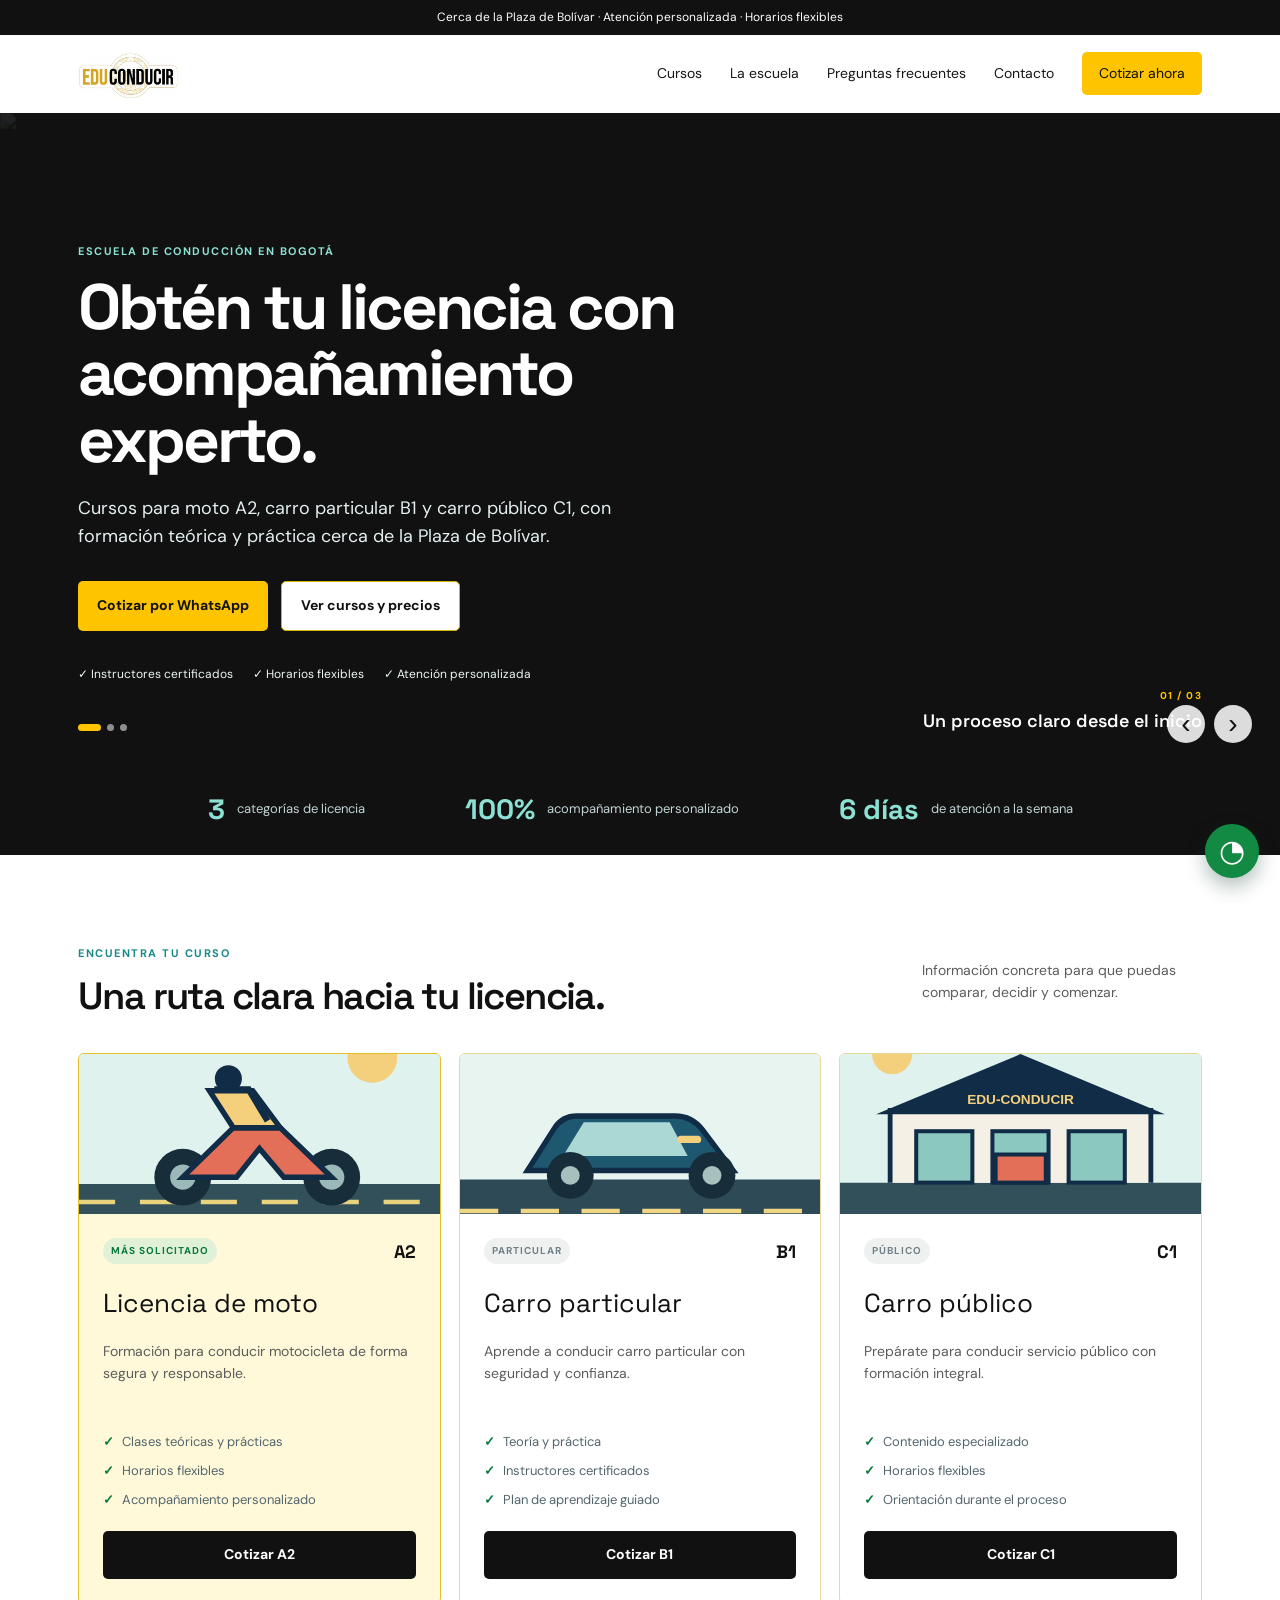
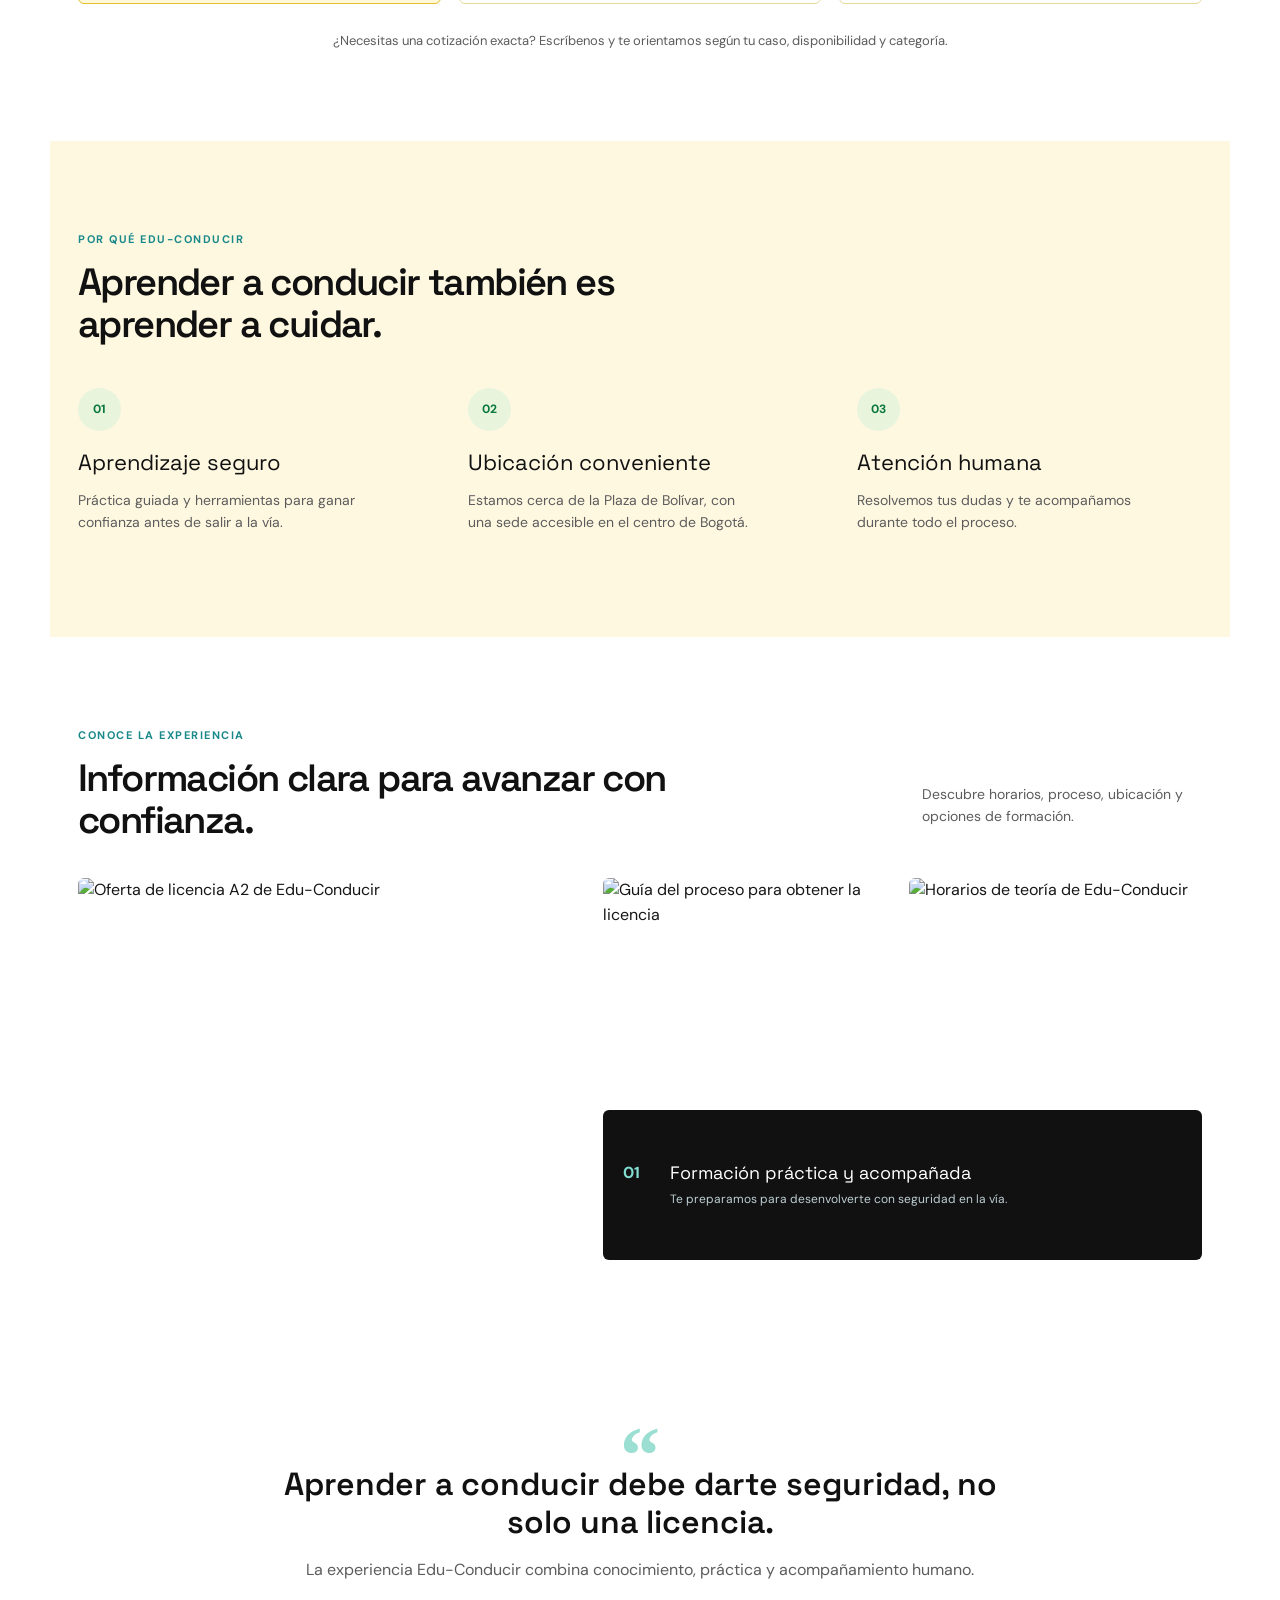
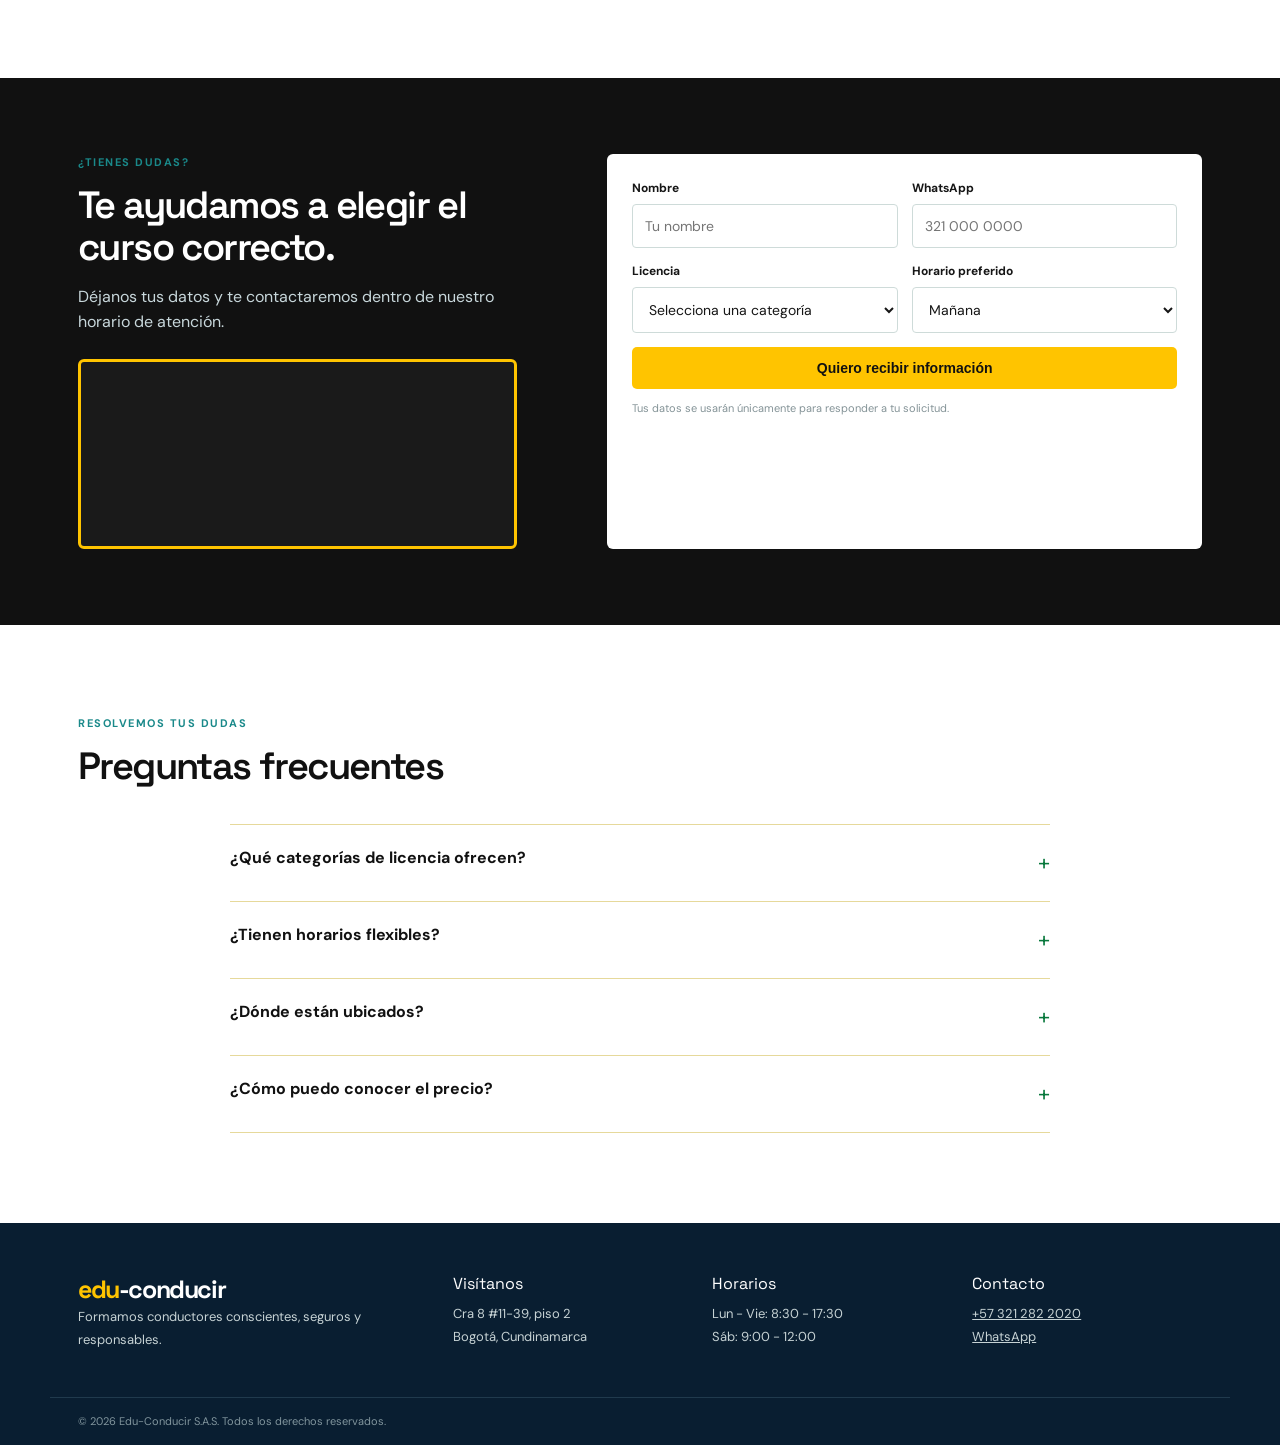
==== educonducir/index.html @ 38ee44fa "Usar imagen propia en la tarjeta Carro particular" ====
<!doctype html>
<html lang="es">
<head>
  <meta charset="utf-8">
  <meta name="viewport" content="width=device-width, initial-scale=1">
  <title>Escuela de conducción en Bogotá | Edu-Conducir</title>
  <meta name="description" content="Obtén tu licencia de conducción en Bogotá con clases teóricas y prácticas, horarios flexibles e instructores certificados.">
  <link rel="stylesheet" href="styles.css">
</head>
<body>
  <div class="topbar">Cerca de la Plaza de Bolívar · Atención personalizada · Horarios flexibles</div>
  <header class="site-header">
    <a class="brand" href="#inicio" aria-label="Edu-Conducir inicio"><img class="brand-logo" src="assets/logo-educonducir.jpg" alt="Edu-Conducir"></a>
    <button class="menu-toggle" aria-label="Abrir menú" aria-expanded="false">☰</button>
    <nav class="nav" aria-label="Navegación principal">
      <a href="#cursos">Cursos</a><a href="#diferenciales">La escuela</a><a href="#faq">Preguntas frecuentes</a><a href="#contacto">Contacto</a>
      <a class="nav-cta" data-whatsapp href="https://wa.me/573212822020?text=Hola%20Edu-Conducir%2C%20quiero%20cotizar%20un%20curso">Cotizar ahora</a>
    </nav>
  </header>

  <main id="inicio">
    <section class="hero section-wrap">
      <div class="hero-copy">
        <p class="eyebrow" id="hero-eyebrow">ESCUELA DE CONDUCCIÓN EN BOGOTÁ</p>
        <h1 id="hero-title">Obtén tu licencia con acompañamiento experto.</h1>
        <p class="hero-lead" id="hero-lead">Cursos para moto A2, carro particular B1 y carro público C1, con formación teórica y práctica cerca de la Plaza de Bolívar.</p>
        <div class="actions"><a class="button primary" data-whatsapp href="https://wa.me/573212822020?text=Hola%20Edu-Conducir%2C%20quiero%20cotizar%20un%20curso">Cotizar por WhatsApp</a><a class="button secondary" href="#cursos">Ver cursos y precios</a></div>
        <div class="trust-row"><span>✓ Instructores certificados</span><span>✓ Horarios flexibles</span><span>✓ Atención personalizada</span></div>
      </div>
      <div class="hero-visual">
        <div class="hero-banner" aria-label="Galería de cursos Edu-Conducir">
          <div class="banner-track">
            <figure class="banner-slide active" data-eyebrow="PROCESO CLARO Y ACOMPAÑADO" data-title="Avanza paso a paso hacia tu licencia." data-lead="Te orientamos desde la inscripción y la teoría hasta tus prácticas, exámenes y certificación."><img src="assets/guia-proceso.png" alt="Guía del proceso para obtener la licencia"><figcaption><span>01 / 03</span><strong>Un proceso claro desde el inicio</strong></figcaption></figure>
            <figure class="banner-slide" data-eyebrow="LICENCIA DE MOTO A2" data-title="Conoce tu inversión antes de comenzar." data-lead="Información clara sobre el curso, los pagos y todo lo que incluye tu proceso de formación."><img src="assets/promo-a2.png" alt="Promoción de licencia A2 de Edu-Conducir"><figcaption><span>02 / 03</span><strong>Formación para moto A2</strong></figcaption></figure>
            <figure class="banner-slide" data-eyebrow="ESTAMOS EN EL CENTRO DE BOGOTÁ" data-title="Tu proceso comienza cerca de ti." data-lead="Visítanos en la Carrera 8 #11-39, piso 2, frente a la Plaza de Bolívar y el Palacio de Justicia."><img src="assets/ubicacion.png" alt="Ubicación y horarios de Edu-Conducir"><figcaption><span>03 / 03</span><strong>Tu confianza empieza en la práctica</strong></figcaption></figure>
          </div>
          <button class="banner-arrow prev" aria-label="Imagen anterior">‹</button><button class="banner-arrow next" aria-label="Siguiente imagen">›</button><div class="banner-dots" aria-label="Seleccionar imagen"><button class="dot active" aria-label="Imagen 1"></button><button class="dot" aria-label="Imagen 2"></button><button class="dot" aria-label="Imagen 3"></button></div>
        </div>
        <div class="hero-card"><span class="card-label">TU SIGUIENTE PASO</span><strong>Elige tu licencia</strong><p>Te ayudamos a encontrar el curso adecuado y a resolver tus dudas.</p><a href="#contacto" class="text-link">Quiero recibir información →</a></div>
      </div>
    </section>

    <section class="stats"><div><strong>3</strong><span>categorías de licencia</span></div><div><strong>100%</strong><span>acompañamiento personalizado</span></div><div><strong>6 días</strong><span>de atención a la semana</span></div></section>

    <section id="cursos" class="section-wrap section">
      <div class="section-heading"><div><p class="eyebrow">ENCUENTRA TU CURSO</p><h2>Una ruta clara hacia tu licencia.</h2></div><p>Información concreta para que puedas comparar, decidir y comenzar.</p></div>
      <div class="course-grid">
        <article class="course-card featured"><img class="course-image" src="https://cdn.pixabay.com/photo/2016/11/29/09/32/auto-1868726_1280.jpg" alt="Vehículo durante una práctica de conducción"><div class="course-content"><div class="course-top"><span class="pill">Más solicitado</span><span class="course-code">A2</span></div><h3>Licencia de moto</h3><p>Formación para conducir motocicleta de forma segura y responsable.</p><ul><li>Clases teóricas y prácticas</li><li>Horarios flexibles</li><li>Acompañamiento personalizado</li></ul><a class="button dark" data-whatsapp href="https://wa.me/573212822020?text=Hola%20Edu-Conducir%2C%20quiero%20informaci%C3%B3n%20sobre%20la%20licencia%20A2">Cotizar A2</a></div></article>
        <article class="course-card"><img class="course-image" src="assets/carro-particular-educonducir.jpg" alt="Automóvil utilizado para aprender a conducir"><div class="course-content"><div class="course-top"><span class="pill muted">Particular</span><span class="course-code">B1</span></div><h3>Carro particular</h3><p>Aprende a conducir carro particular con seguridad y confianza.</p><ul><li>Teoría y práctica</li><li>Instructores certificados</li><li>Plan de aprendizaje guiado</li></ul><a class="button dark" data-whatsapp href="https://wa.me/573212822020?text=Hola%20Edu-Conducir%2C%20quiero%20informaci%C3%B3n%20sobre%20la%20licencia%20B1">Cotizar B1</a></div></article>
        <article class="course-card"><img class="course-image" src="https://cdn.pixabay.com/photo/2016/11/29/09/32/auto-1868726_1280.jpg" alt="Vehículo de formación para conducción pública"><div class="course-content"><div class="course-top"><span class="pill muted">Público</span><span class="course-code">C1</span></div><h3>Carro público</h3><p>Prepárate para conducir servicio público con formación integral.</p><ul><li>Contenido especializado</li><li>Horarios flexibles</li><li>Orientación durante el proceso</li></ul><a class="button dark" data-whatsapp href="https://wa.me/573212822020?text=Hola%20Edu-Conducir%2C%20quiero%20informaci%C3%B3n%20sobre%20la%20licencia%20C1">Cotizar C1</a></div></article>
      </div>
      <p class="price-note">¿Necesitas una cotización exacta? Escríbenos y te orientamos según tu caso, disponibilidad y categoría.</p>
    </section>

    <section id="diferenciales" class="benefits section-wrap section"><div class="section-heading"><div><p class="eyebrow">POR QUÉ EDU-CONDUCIR</p><h2>Aprender a conducir también es aprender a cuidar.</h2></div></div><div class="benefit-grid"><div><span class="icon">01</span><h3>Aprendizaje seguro</h3><p>Práctica guiada y herramientas para ganar confianza antes de salir a la vía.</p></div><div><span class="icon">02</span><h3>Ubicación conveniente</h3><p>Estamos cerca de la Plaza de Bolívar, con una sede accesible en el centro de Bogotá.</p></div><div><span class="icon">03</span><h3>Atención humana</h3><p>Resolvemos tus dudas y te acompañamos durante todo el proceso.</p></div></div></section>

    <section class="gallery section-wrap section"><div class="section-heading"><div><p class="eyebrow">CONOCE LA EXPERIENCIA</p><h2>Información clara para avanzar con confianza.</h2></div><p>Descubre horarios, proceso, ubicación y opciones de formación.</p></div><div class="gallery-grid"><img src="assets/promo-a2.png" alt="Oferta de licencia A2 de Edu-Conducir"><img src="assets/guia-proceso.png" alt="Guía del proceso para obtener la licencia"><img src="assets/horarios-teoria.png" alt="Horarios de teoría de Edu-Conducir"><div class="gallery-caption"><span>01</span><strong>Formación práctica y acompañada</strong><p>Te preparamos para desenvolverte con seguridad en la vía.</p></div></div></section>

    <section class="testimonial section-wrap"><div class="quote-mark">“</div><blockquote>Aprender a conducir debe darte seguridad, no solo una licencia.</blockquote><p>La experiencia Edu-Conducir combina conocimiento, práctica y acompañamiento humano.</p></section>

    <section class="contact-band"><div><p class="eyebrow">¿TIENES DUDAS?</p><h2>Te ayudamos a elegir el curso correcto.</h2><p>Déjanos tus datos y te contactaremos dentro de nuestro horario de atención.</p></div><form id="lead-form"><div class="form-row"><label>Nombre<input name="nombre" required placeholder="Tu nombre"></label><label>WhatsApp<input name="whatsapp" required placeholder="321 000 0000"></label></div><div class="form-row"><label>Licencia<select name="licencia"><option value="">Selecciona una categoría</option><option>A2 - Moto</option><option>B1 - Carro particular</option><option>C1 - Carro público</option></select></label><label>Horario preferido<select name="horario"><option>Mañana</option><option>Tarde</option><option>Sábado</option></select></label></div><button class="button primary" type="submit">Quiero recibir información</button><p class="form-note" id="form-message">Tus datos se usarán únicamente para responder a tu solicitud.</p></form></section>

    <section id="faq" class="section-wrap section faq"><div class="section-heading"><div><p class="eyebrow">RESOLVEMOS TUS DUDAS</p><h2>Preguntas frecuentes</h2></div></div><div class="faq-list"><details><summary>¿Qué categorías de licencia ofrecen?</summary><p>Ofrecemos formación para moto A2, carro particular B1 y carro público C1.</p></details><details><summary>¿Tienen horarios flexibles?</summary><p>Sí. Escríbenos para revisar la disponibilidad que mejor se adapte a tu horario.</p></details><details><summary>¿Dónde están ubicados?</summary><p>Estamos frente a la Plaza de Bolívar y el Palacio de Justicia, en la Cra 8 #11-39, piso 2, Bogotá.</p></details><details><summary>¿Cómo puedo conocer el precio?</summary><p>El valor depende de la categoría y tu situación. Te entregamos una cotización personalizada por WhatsApp.</p></details></div></section>
  </main>
  <footer id="contacto"><div class="footer-main section-wrap"><div><a class="brand light" href="#inicio"><span>edu</span>-conducir</a><p>Formamos conductores conscientes, seguros y responsables.</p></div><div><h3>Visítanos</h3><p>Cra 8 #11-39, piso 2<br>Bogotá, Cundinamarca</p></div><div><h3>Horarios</h3><p>Lun - Vie: 8:30 - 17:30<br>Sáb: 9:00 - 12:00</p></div><div><h3>Contacto</h3><p><a href="tel:+573212822020">+57 321 282 2020</a><br><a data-whatsapp href="https://wa.me/573212822020">WhatsApp</a></p></div></div><div class="footer-bottom section-wrap">© 2026 Edu-Conducir S.A.S. Todos los derechos reservados.</div></footer>
  <a class="floating-whatsapp" data-whatsapp aria-label="Escribir por WhatsApp" href="https://wa.me/573212822020?text=Hola%20Edu-Conducir%2C%20quiero%20informaci%C3%B3n">◔</a>
  <script src="script.js"></script>
</body>
</html>
---- educonducir/styles.css ----
@import url('https://fonts.googleapis.com/css2?family=DM+Sans:wght@400;500;600;700&family=Space+Grotesk:wght@500;600;700&display=swap');
:root{--navy:#102c46;--ink:#182b3a;--teal:#19a5a3;--mint:#e6f5f2;--cream:#f7f4ee;--line:#dbe5e3;--muted:#62717a}*{box-sizing:border-box}html{scroll-behavior:smooth}body{margin:0;color:var(--ink);font-family:'DM Sans',Arial,sans-serif;background:#fff;line-height:1.55}.topbar{background:var(--navy);color:#dce9ee;text-align:center;font-size:12px;padding:8px 16px}.section-wrap{max-width:1180px;margin:auto;padding-left:28px;padding-right:28px}.site-header{height:78px;display:flex;align-items:center;justify-content:space-between;max-width:1180px;margin:auto;padding:0 28px;background:#fff}.brand{font:700 25px 'Space Grotesk',sans-serif;color:var(--navy);text-decoration:none;letter-spacing:-1.4px}.brand span{color:var(--teal)}.nav{display:flex;align-items:center;gap:28px}.nav a{color:var(--ink);font-size:14px;text-decoration:none}.nav-cta,.button{border-radius:5px!important}.nav-cta{background:var(--teal);color:white!important;padding:11px 17px}.menu-toggle{display:none;border:0;background:none;font-size:25px;color:var(--navy)}.hero{min-height:570px;display:grid;grid-template-columns:1.15fr .85fr;align-items:center;gap:80px;background:linear-gradient(120deg,#edf8f5 0%,#fff 66%);max-width:none;padding-left:max(28px,calc((100vw - 1180px)/2 + 28px));padding-right:max(28px,calc((100vw - 1180px)/2 + 28px));position:relative;overflow:hidden}.hero:after{content:'';position:absolute;width:410px;height:410px;border-radius:50%;background:#c9ece4;right:8%;top:80px;opacity:.45}.hero-copy,.hero-card{position:relative;z-index:1}.eyebrow{font-size:11px;font-weight:700;letter-spacing:1.5px;color:#1a898a;margin:0 0 14px}.hero h1{font:700 clamp(42px,5vw,70px)/1.04 'Space Grotesk',sans-serif;letter-spacing:-3px;color:var(--navy);margin:0 0 22px;max-width:680px}.hero-lead{font-size:18px;color:#52646b;max-width:600px;margin-bottom:30px}.actions{display:flex;gap:13px;flex-wrap:wrap}.button{display:inline-flex;justify-content:center;align-items:center;padding:13px 19px;font-weight:700;font-size:14px;text-decoration:none;border:0;cursor:pointer}.primary{background:var(--teal);color:white}.secondary{background:white;color:var(--navy);border:1px solid #adcac7}.dark{background:var(--navy);color:white;width:100%}.trust-row{display:flex;gap:20px;flex-wrap:wrap;margin-top:34px;color:#53686d;font-size:12px}.hero-card{background:white;padding:34px;border-radius:7px;box-shadow:0 20px 55px #154b5420;max-width:350px;margin-left:auto;margin-right:16px}.card-label{font-size:10px;letter-spacing:1.2px;color:var(--teal);font-weight:700}.hero-card strong{display:block;font:600 29px 'Space Grotesk';color:var(--navy);margin-top:28px}.hero-card p{color:var(--muted)}.text-link{color:var(--navy);font-weight:700;font-size:14px;text-decoration:none}.stats{display:flex;justify-content:center;gap:100px;padding:28px;background:var(--navy);color:white}.stats div{display:flex;gap:12px;align-items:center}.stats strong{font:700 28px 'Space Grotesk';color:#8ce1d3}.stats span{font-size:13px;color:#c1d2d4}.section{padding-top:90px;padding-bottom:90px}.section-heading{display:flex;justify-content:space-between;align-items:end;gap:40px;margin-bottom:36px}.section-heading h2,.benefits h2,.contact-band h2{font:600 38px/1.1 'Space Grotesk';letter-spacing:-1.6px;color:var(--navy);margin:0;max-width:650px}.section-heading>p{max-width:280px;color:var(--muted);font-size:14px}.course-grid{display:grid;grid-template-columns:repeat(3,1fr);gap:18px}.course-card{border:1px solid var(--line);padding:27px;border-radius:6px;display:flex;flex-direction:column}.course-card.featured{background:var(--mint);border-color:#b9e5dc}.course-top{display:flex;justify-content:space-between;align-items:center}.pill{font-size:10px;text-transform:uppercase;letter-spacing:1px;color:#087a78;background:#caf0e7;padding:5px 8px;border-radius:20px;font-weight:700}.pill.muted{background:#eef1f0;color:#718087}.course-code{font:700 18px 'Space Grotesk';color:var(--navy)}.course-card h3{font:26px 'Space Grotesk';color:var(--navy);margin:27px 0 7px}.course-card p{color:var(--muted);font-size:14px;min-height:68px}.course-card ul{padding:0 0 12px;margin:0;list-style:none;flex:1;color:#53666d;font-size:13px}.course-card li{margin:9px 0}.course-card li:before{content:'✓';color:var(--teal);font-weight:700;margin-right:8px}.price-note{text-align:center;color:var(--muted);font-size:13px;margin:27px 0 0}.benefits{background:var(--cream)}.benefit-grid{display:grid;grid-template-columns:repeat(3,1fr);gap:45px;margin-top:42px}.icon{display:inline-flex;width:43px;height:43px;border-radius:50%;background:#c9ebe3;color:#087a78;align-items:center;justify-content:center;font-weight:700;font-size:12px}.benefit-grid h3{font:22px 'Space Grotesk';color:var(--navy);margin:17px 0 5px}.benefit-grid p{color:var(--muted);font-size:14px;max-width:280px}.contact-band{background:var(--navy);color:white;padding:76px max(28px,calc((100vw - 1180px)/2 + 28px));display:grid;grid-template-columns:.85fr 1.15fr;gap:90px}.contact-band h2{color:white}.contact-band>div>p:not(.eyebrow){color:#c8d7db}.contact-band form{background:white;padding:25px;border-radius:6px;color:var(--ink)}.form-row{display:grid;grid-template-columns:1fr 1fr;gap:14px}label{font-size:12px;font-weight:700;margin-bottom:14px}input,select{display:block;width:100%;margin-top:6px;padding:12px;border:1px solid #cedbd9;border-radius:4px;font:14px 'DM Sans';color:var(--ink);background:#fff}form .button{width:100%}.form-note{font-size:11px;color:#849397;margin:11px 0 0}.faq-list{max-width:820px;margin:30px auto 0}.faq details{border-top:1px solid var(--line);padding:21px 0}.faq details:last-child{border-bottom:1px solid var(--line)}summary{cursor:pointer;font-weight:700;color:var(--navy);list-style:none;display:flex;justify-content:space-between}summary:after{content:'+';font-size:22px;font-weight:400;color:var(--teal)}details[open] summary:after{content:'−'}details p{color:var(--muted);font-size:14px;max-width:650px}footer{background:#091e31;color:#c6d2d4}.footer-main{display:grid;grid-template-columns:1.5fr 1fr 1fr 1fr;gap:30px;padding-top:50px;padding-bottom:45px}.brand.light{color:white}.footer-main h3{color:white;font:16px 'Space Grotesk';margin:0 0 8px}.footer-main p{font-size:13px;line-height:1.8;margin:0}.footer-main a{color:#c6d2d4}.footer-bottom{border-top:1px solid #203a4d;padding-top:15px;padding-bottom:15px;font-size:11px;color:#81959d}.floating-whatsapp{position:fixed;right:21px;bottom:22px;background:#23c467;color:white;width:54px;height:54px;border-radius:50%;display:flex;align-items:center;justify-content:center;text-decoration:none;font-size:30px;box-shadow:0 8px 20px #123b2a55;z-index:5}
@media(max-width:800px){.site-header{height:68px}.menu-toggle{display:block}.nav{display:none;position:absolute;top:68px;left:0;right:0;background:white;padding:20px 28px;flex-direction:column;align-items:stretch;gap:18px;box-shadow:0 15px 30px #142c3815;z-index:10}.nav.open{display:flex}.hero{grid-template-columns:1fr;min-height:auto;padding-top:70px;padding-bottom:70px;gap:30px}.hero:after{right:-140px;top:180px}.hero-card{margin:0;max-width:none}.stats{gap:18px;justify-content:space-around}.stats div{display:block;text-align:center}.stats strong{display:block}.stats span{font-size:11px}.section-heading{display:block}.section-heading>p{margin-top:14px}.course-grid,.benefit-grid{grid-template-columns:1fr}.section{padding-top:60px;padding-bottom:60px}.contact-band{grid-template-columns:1fr;gap:30px;padding-top:60px;padding-bottom:60px}.footer-main{grid-template-columns:1fr 1fr}.hero h1{font-size:48px;letter-spacing:-2px}.trust-row{display:block}.trust-row span{display:block;margin:7px 0}}

/* Visual refresh: photography, editorial cards and trust-building gallery */
.hero{grid-template-columns:1.05fr .95fr;gap:60px}.hero-visual{position:relative;min-height:430px}.hero-visual>img{width:100%;height:430px;object-fit:cover;border-radius:8px;box-shadow:0 22px 50px #17434c25;filter:saturate(.85)}.hero-card{position:absolute;bottom:-28px;left:-45px;padding:25px;max-width:310px;margin:0}.hero-card strong{font-size:25px;margin-top:18px}.course-card{padding:0;overflow:hidden}.course-image{width:100%;height:160px;object-fit:cover}.course-content{padding:24px;display:flex;flex-direction:column;flex:1}.course-card h3{margin-top:22px}.gallery-grid{display:grid;grid-template-columns:1.4fr .8fr .8fr;grid-template-rows:220px 150px;gap:12px}.gallery-grid img{width:100%;height:100%;object-fit:cover;border-radius:6px}.gallery-grid img:first-child{grid-row:1 / 3}.gallery-caption{grid-column:2 / 4;background:var(--navy);border-radius:6px;color:white;padding:20px;display:grid;grid-template-columns:35px 1fr;column-gap:12px;align-content:center}.gallery-caption span{color:#82ded1;font-weight:700}.gallery-caption strong{font:18px 'Space Grotesk'}.gallery-caption p{grid-column:2;color:#bdced1;font-size:12px;margin:4px 0 0}.testimonial{padding-top:60px;padding-bottom:80px;text-align:center;max-width:800px}.quote-mark{font:700 80px Georgia;color:#9bded2;height:55px}.testimonial blockquote{font:600 32px/1.2 'Space Grotesk';color:var(--navy);margin:0 0 14px}.testimonial p{color:var(--muted)}
@media(max-width:800px){.hero-visual,.hero-visual>img{min-height:360px;height:360px}.hero-card{left:18px;right:18px;bottom:-35px;max-width:none}.hero-copy{padding-bottom:20px}.gallery-grid{grid-template-columns:1fr 1fr;grid-template-rows:220px 160px 140px}.gallery-grid img:first-child{grid-row:1 / 3}.gallery-caption{grid-column:1 / 3}.testimonial blockquote{font-size:26px}.course-image{height:180px}}

.hero-banner{height:430px;border-radius:10px;overflow:hidden;position:relative;background:var(--navy);box-shadow:0 22px 50px #17434c25}.banner-track,.banner-slide{height:100%;width:100%}.banner-slide{display:none;margin:0;position:relative}.banner-slide.active{display:block;animation:bannerIn .5s ease}.banner-slide img{width:100%;height:100%;object-fit:cover;filter:saturate(.82)}.banner-slide:after{content:'';position:absolute;inset:0;background:linear-gradient(0deg,#071c2dcc 0%,transparent 58%)}.banner-slide figcaption{position:absolute;z-index:1;left:25px;right:25px;bottom:26px;color:white;display:flex;flex-direction:column;gap:5px}.banner-slide figcaption span{font-size:10px;letter-spacing:1.5px;color:#8ce1d3;font-weight:700}.banner-slide figcaption strong{font:600 23px 'Space Grotesk'}.banner-arrow{position:absolute;z-index:2;top:50%;transform:translateY(-50%);border:0;width:38px;height:38px;border-radius:50%;background:#ffffffd9;color:var(--navy);font-size:28px;line-height:20px;cursor:pointer}.banner-arrow:hover{background:white}.banner-arrow.prev{left:16px}.banner-arrow.next{right:16px}.banner-dots{position:absolute;z-index:2;right:25px;bottom:29px;display:flex;gap:6px}.dot{width:7px;height:7px;border:0;border-radius:50%;padding:0;background:#ffffff88;cursor:pointer}.dot.active{background:#8ce1d3;width:23px;border-radius:8px}@keyframes bannerIn{from{opacity:.3;transform:scale(1.02)}to{opacity:1;transform:scale(1)}}
@media(max-width:800px){.hero-banner{height:360px}.banner-slide figcaption strong{font-size:19px}.banner-dots{right:50%;transform:translateX(50%)}}

/* Banner full-bleed: the visual runs from edge to edge, like the reference. */
.hero{display:block;min-height:650px;padding-top:0;padding-bottom:0;background:var(--navy);position:relative}.hero-visual{position:absolute;inset:0;min-height:650px}.hero-banner{position:absolute;inset:0;height:100%;border-radius:0;box-shadow:none}.banner-slide:after{background:linear-gradient(90deg,#071c2de8 0%,#071c2d99 38%,#071c2d1c 72%),linear-gradient(0deg,#071c2d88 0%,transparent 48%)}.hero-copy{position:relative;z-index:3;max-width:650px;padding-top:130px;color:white}.hero-copy .eyebrow{color:#8ce1d3}.hero h1{color:white;max-width:620px}.hero-lead{color:#e4eff0;max-width:560px}.trust-row{color:#ecf7f5}.hero-card{display:none}.hero-visual>.hero-banner img{filter:saturate(.78)}.hero-banner .banner-dots{left:max(28px,calc((100vw - 1180px)/2 + 28px));right:auto;transform:none;bottom:32px}.hero-banner .banner-arrow{top:auto;bottom:20px;transform:none}.hero-banner .banner-arrow.prev{left:auto;right:75px}.hero-banner .banner-arrow.next{right:28px}.banner-slide figcaption{left:auto;right:max(28px,calc((100vw - 1180px)/2 + 28px));bottom:31px;max-width:300px;text-align:right}.banner-slide figcaption strong{font-size:18px}
@media(max-width:800px){.hero{min-height:650px}.hero-visual{min-height:650px}.hero-copy{padding-top:90px;padding-bottom:0}.hero h1{font-size:48px}.hero-banner .banner-dots{left:50%;transform:translateX(-50%);bottom:25px}.banner-slide figcaption{left:24px;right:24px;bottom:65px;max-width:none;text-align:left}.hero-banner .banner-arrow{bottom:15px}.hero-banner .banner-arrow.prev{right:65px}.hero-banner .banner-arrow.next{right:18px}}
.hero:after{display:none}
.contact-map{margin-top:24px;border:3px solid var(--yellow);border-radius:6px;overflow:hidden;height:190px;max-width:520px;background:#1a1a1a}.contact-map iframe{width:100%;height:100%;border:0;filter:saturate(.8)}.gallery-grid img{background:#fff;object-position:center top}.gallery-grid img:first-child{object-position:center 20%}.gallery-grid img:nth-child(2){object-position:center 14%}.gallery-grid img:nth-child(3){object-position:center 10%}

/* Identidad visual del cliente: amarillo, negro, verde y naranja. */
:root{--navy:#111111;--ink:#161616;--teal:#08783c;--mint:#f4f8ef;--cream:#fff9e7;--line:#e6d99b;--muted:#5c5c5c;--yellow:#ffc400;--orange:#f47b20}.topbar{background:#111;color:#fff}.brand span{color:var(--yellow)}.nav-cta,.primary{background:var(--yellow);color:#111!important}.secondary{border-color:#d5b400}.pill{color:#08783c;background:#e1f1d8}.course-card.featured{background:#fff8d9;border-color:#e4c12a}.course-code{color:#111}.icon{background:#e8f4dc;color:#08783c}.benefits{background:#fff8e1}.gallery-caption{background:#111}.hero-banner .banner-slide figcaption span{color:var(--yellow)}.hero-banner .dot.active{background:var(--yellow)}.floating-whatsapp{background:#138a43}.dark{background:#111}.contact-band{background:#111}.footer-main a:hover,.text-link{color:#08783c}.hero-banner .banner-slide:after{background:linear-gradient(90deg,#111e 0%,#1118 38%,#1111 75%),linear-gradient(0deg,#111b 0%,transparent 48%)}


.brand-logo{display:block;width:148px;height:48px;object-fit:contain;object-position:left center;mix-blend-mode:multiply}.brand{display:flex;align-items:center}@media(max-width:760px){.brand-logo{width:128px;height:42px}}
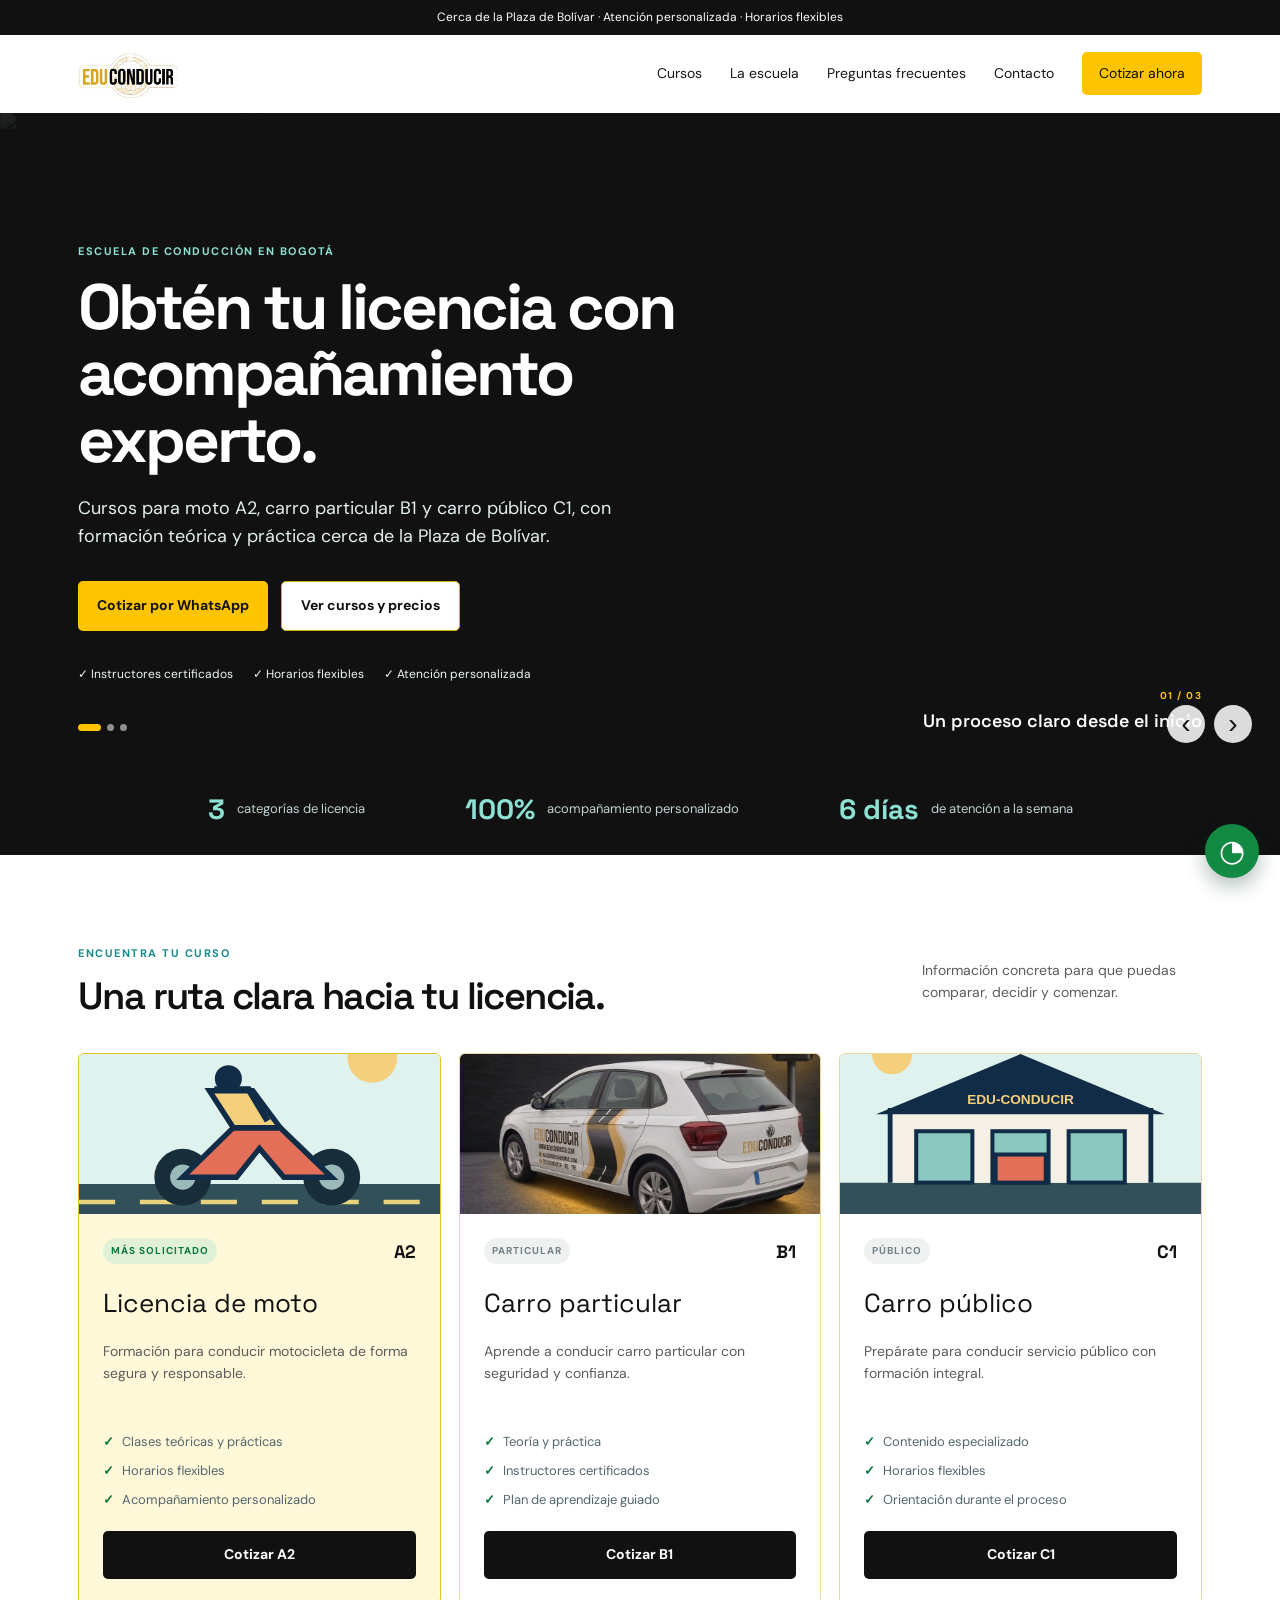
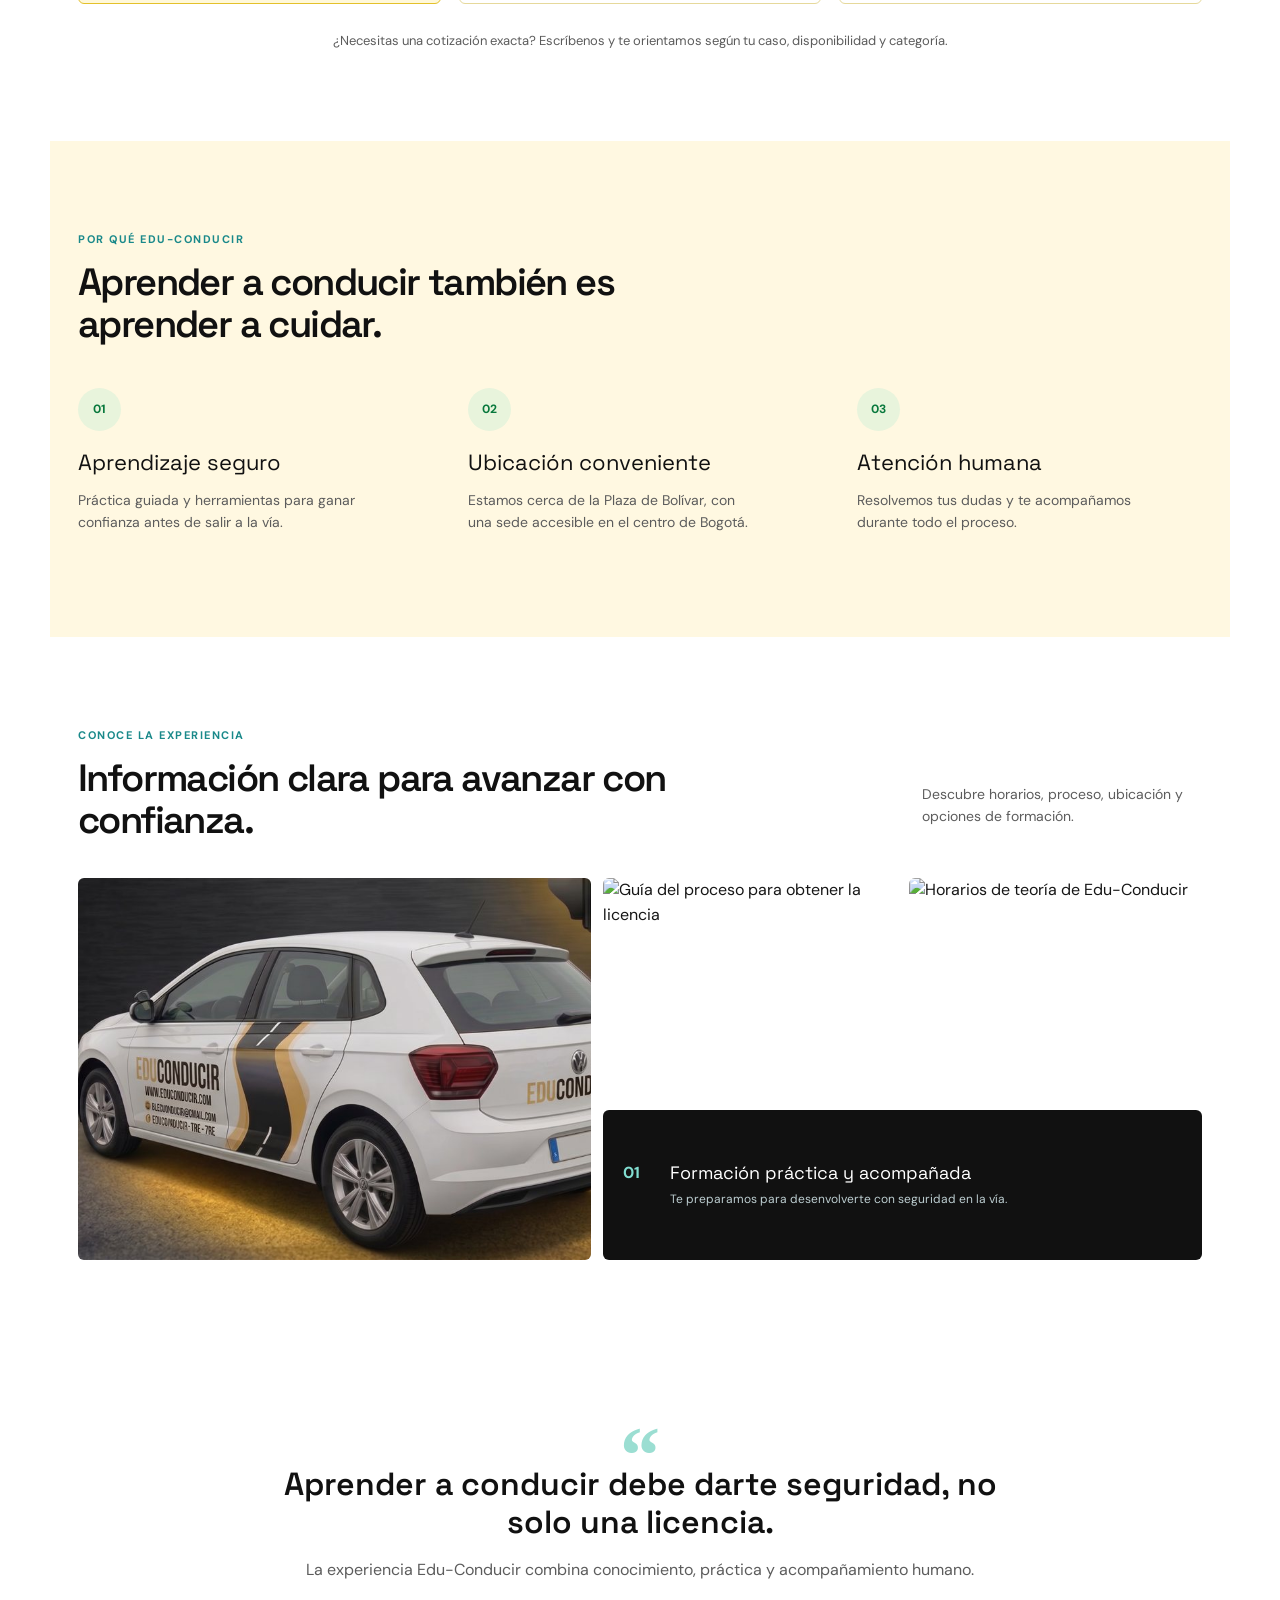
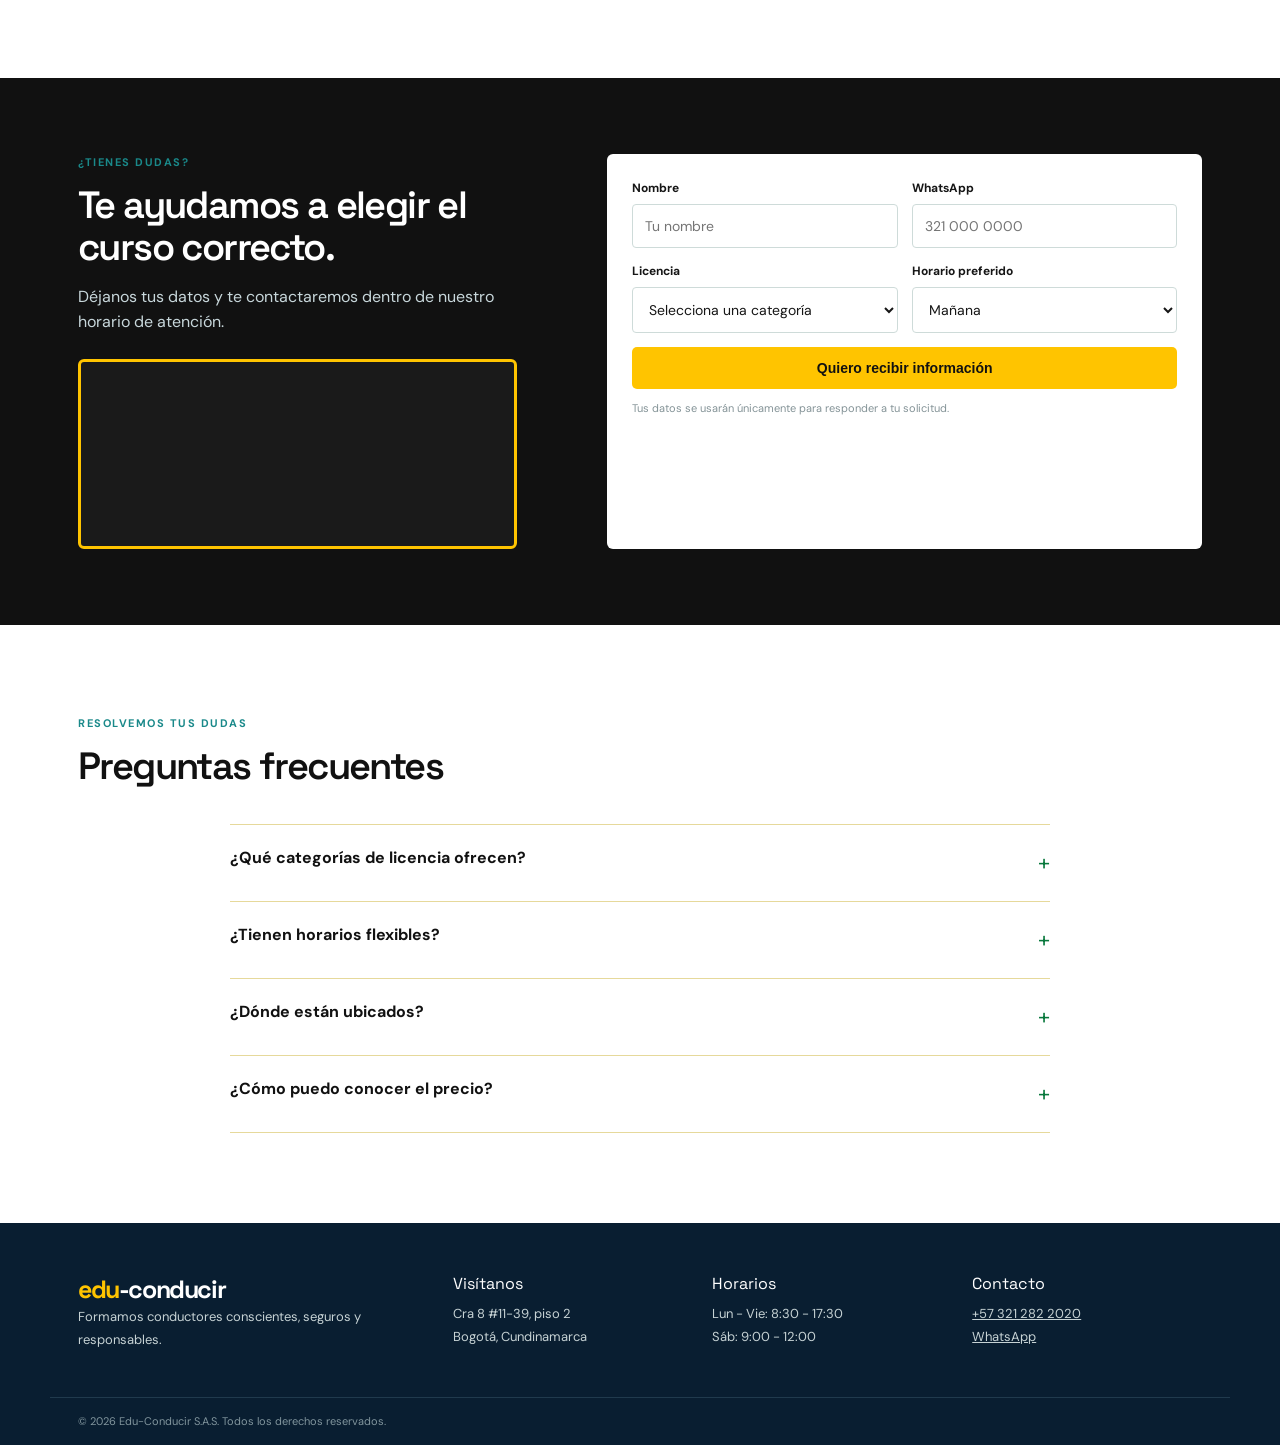
==== commit 22b9bdf0: "Actualizar versión del script de imágenes" ====
--- a/educonducir/index.html
+++ b/educonducir/index.html
@@ -1,70 +1,70 @@
-<!doctype html>
-<html lang="es">
-<head>
-  <meta charset="utf-8">
-  <meta name="viewport" content="width=device-width, initial-scale=1">
-  <title>Escuela de conducción en Bogotá | Edu-Conducir</title>
-  <meta name="description" content="Obtén tu licencia de conducción en Bogotá con clases teóricas y prácticas, horarios flexibles e instructores certificados.">
-  <link rel="stylesheet" href="styles.css">
-</head>
-<body>
-  <div class="topbar">Cerca de la Plaza de Bolívar · Atención personalizada · Horarios flexibles</div>
-  <header class="site-header">
-    <a class="brand" href="#inicio" aria-label="Edu-Conducir inicio"><img class="brand-logo" src="assets/logo-educonducir.jpg" alt="Edu-Conducir"></a>
-    <button class="menu-toggle" aria-label="Abrir menú" aria-expanded="false">☰</button>
-    <nav class="nav" aria-label="Navegación principal">
-      <a href="#cursos">Cursos</a><a href="#diferenciales">La escuela</a><a href="#faq">Preguntas frecuentes</a><a href="#contacto">Contacto</a>
-      <a class="nav-cta" data-whatsapp href="https://wa.me/573212822020?text=Hola%20Edu-Conducir%2C%20quiero%20cotizar%20un%20curso">Cotizar ahora</a>
-    </nav>
-  </header>
-
-  <main id="inicio">
-    <section class="hero section-wrap">
-      <div class="hero-copy">
-        <p class="eyebrow" id="hero-eyebrow">ESCUELA DE CONDUCCIÓN EN BOGOTÁ</p>
-        <h1 id="hero-title">Obtén tu licencia con acompañamiento experto.</h1>
-        <p class="hero-lead" id="hero-lead">Cursos para moto A2, carro particular B1 y carro público C1, con formación teórica y práctica cerca de la Plaza de Bolívar.</p>
-        <div class="actions"><a class="button primary" data-whatsapp href="https://wa.me/573212822020?text=Hola%20Edu-Conducir%2C%20quiero%20cotizar%20un%20curso">Cotizar por WhatsApp</a><a class="button secondary" href="#cursos">Ver cursos y precios</a></div>
-        <div class="trust-row"><span>✓ Instructores certificados</span><span>✓ Horarios flexibles</span><span>✓ Atención personalizada</span></div>
-      </div>
-      <div class="hero-visual">
-        <div class="hero-banner" aria-label="Galería de cursos Edu-Conducir">
-          <div class="banner-track">
-            <figure class="banner-slide active" data-eyebrow="PROCESO CLARO Y ACOMPAÑADO" data-title="Avanza paso a paso hacia tu licencia." data-lead="Te orientamos desde la inscripción y la teoría hasta tus prácticas, exámenes y certificación."><img src="assets/guia-proceso.png" alt="Guía del proceso para obtener la licencia"><figcaption><span>01 / 03</span><strong>Un proceso claro desde el inicio</strong></figcaption></figure>
-            <figure class="banner-slide" data-eyebrow="LICENCIA DE MOTO A2" data-title="Conoce tu inversión antes de comenzar." data-lead="Información clara sobre el curso, los pagos y todo lo que incluye tu proceso de formación."><img src="assets/promo-a2.png" alt="Promoción de licencia A2 de Edu-Conducir"><figcaption><span>02 / 03</span><strong>Formación para moto A2</strong></figcaption></figure>
-            <figure class="banner-slide" data-eyebrow="ESTAMOS EN EL CENTRO DE BOGOTÁ" data-title="Tu proceso comienza cerca de ti." data-lead="Visítanos en la Carrera 8 #11-39, piso 2, frente a la Plaza de Bolívar y el Palacio de Justicia."><img src="assets/ubicacion.png" alt="Ubicación y horarios de Edu-Conducir"><figcaption><span>03 / 03</span><strong>Tu confianza empieza en la práctica</strong></figcaption></figure>
-          </div>
-          <button class="banner-arrow prev" aria-label="Imagen anterior">‹</button><button class="banner-arrow next" aria-label="Siguiente imagen">›</button><div class="banner-dots" aria-label="Seleccionar imagen"><button class="dot active" aria-label="Imagen 1"></button><button class="dot" aria-label="Imagen 2"></button><button class="dot" aria-label="Imagen 3"></button></div>
-        </div>
-        <div class="hero-card"><span class="card-label">TU SIGUIENTE PASO</span><strong>Elige tu licencia</strong><p>Te ayudamos a encontrar el curso adecuado y a resolver tus dudas.</p><a href="#contacto" class="text-link">Quiero recibir información →</a></div>
-      </div>
-    </section>
-
-    <section class="stats"><div><strong>3</strong><span>categorías de licencia</span></div><div><strong>100%</strong><span>acompañamiento personalizado</span></div><div><strong>6 días</strong><span>de atención a la semana</span></div></section>
-
-    <section id="cursos" class="section-wrap section">
-      <div class="section-heading"><div><p class="eyebrow">ENCUENTRA TU CURSO</p><h2>Una ruta clara hacia tu licencia.</h2></div><p>Información concreta para que puedas comparar, decidir y comenzar.</p></div>
-      <div class="course-grid">
-        <article class="course-card featured"><img class="course-image" src="https://cdn.pixabay.com/photo/2016/11/29/09/32/auto-1868726_1280.jpg" alt="Vehículo durante una práctica de conducción"><div class="course-content"><div class="course-top"><span class="pill">Más solicitado</span><span class="course-code">A2</span></div><h3>Licencia de moto</h3><p>Formación para conducir motocicleta de forma segura y responsable.</p><ul><li>Clases teóricas y prácticas</li><li>Horarios flexibles</li><li>Acompañamiento personalizado</li></ul><a class="button dark" data-whatsapp href="https://wa.me/573212822020?text=Hola%20Edu-Conducir%2C%20quiero%20informaci%C3%B3n%20sobre%20la%20licencia%20A2">Cotizar A2</a></div></article>
-        <article class="course-card"><img class="course-image" src="assets/carro-particular-educonducir.jpg" alt="Automóvil utilizado para aprender a conducir"><div class="course-content"><div class="course-top"><span class="pill muted">Particular</span><span class="course-code">B1</span></div><h3>Carro particular</h3><p>Aprende a conducir carro particular con seguridad y confianza.</p><ul><li>Teoría y práctica</li><li>Instructores certificados</li><li>Plan de aprendizaje guiado</li></ul><a class="button dark" data-whatsapp href="https://wa.me/573212822020?text=Hola%20Edu-Conducir%2C%20quiero%20informaci%C3%B3n%20sobre%20la%20licencia%20B1">Cotizar B1</a></div></article>
-        <article class="course-card"><img class="course-image" src="https://cdn.pixabay.com/photo/2016/11/29/09/32/auto-1868726_1280.jpg" alt="Vehículo de formación para conducción pública"><div class="course-content"><div class="course-top"><span class="pill muted">Público</span><span class="course-code">C1</span></div><h3>Carro público</h3><p>Prepárate para conducir servicio público con formación integral.</p><ul><li>Contenido especializado</li><li>Horarios flexibles</li><li>Orientación durante el proceso</li></ul><a class="button dark" data-whatsapp href="https://wa.me/573212822020?text=Hola%20Edu-Conducir%2C%20quiero%20informaci%C3%B3n%20sobre%20la%20licencia%20C1">Cotizar C1</a></div></article>
-      </div>
-      <p class="price-note">¿Necesitas una cotización exacta? Escríbenos y te orientamos según tu caso, disponibilidad y categoría.</p>
-    </section>
-
-    <section id="diferenciales" class="benefits section-wrap section"><div class="section-heading"><div><p class="eyebrow">POR QUÉ EDU-CONDUCIR</p><h2>Aprender a conducir también es aprender a cuidar.</h2></div></div><div class="benefit-grid"><div><span class="icon">01</span><h3>Aprendizaje seguro</h3><p>Práctica guiada y herramientas para ganar confianza antes de salir a la vía.</p></div><div><span class="icon">02</span><h3>Ubicación conveniente</h3><p>Estamos cerca de la Plaza de Bolívar, con una sede accesible en el centro de Bogotá.</p></div><div><span class="icon">03</span><h3>Atención humana</h3><p>Resolvemos tus dudas y te acompañamos durante todo el proceso.</p></div></div></section>
-
-    <section class="gallery section-wrap section"><div class="section-heading"><div><p class="eyebrow">CONOCE LA EXPERIENCIA</p><h2>Información clara para avanzar con confianza.</h2></div><p>Descubre horarios, proceso, ubicación y opciones de formación.</p></div><div class="gallery-grid"><img src="assets/promo-a2.png" alt="Oferta de licencia A2 de Edu-Conducir"><img src="assets/guia-proceso.png" alt="Guía del proceso para obtener la licencia"><img src="assets/horarios-teoria.png" alt="Horarios de teoría de Edu-Conducir"><div class="gallery-caption"><span>01</span><strong>Formación práctica y acompañada</strong><p>Te preparamos para desenvolverte con seguridad en la vía.</p></div></div></section>
-
-    <section class="testimonial section-wrap"><div class="quote-mark">“</div><blockquote>Aprender a conducir debe darte seguridad, no solo una licencia.</blockquote><p>La experiencia Edu-Conducir combina conocimiento, práctica y acompañamiento humano.</p></section>
-
-    <section class="contact-band"><div><p class="eyebrow">¿TIENES DUDAS?</p><h2>Te ayudamos a elegir el curso correcto.</h2><p>Déjanos tus datos y te contactaremos dentro de nuestro horario de atención.</p></div><form id="lead-form"><div class="form-row"><label>Nombre<input name="nombre" required placeholder="Tu nombre"></label><label>WhatsApp<input name="whatsapp" required placeholder="321 000 0000"></label></div><div class="form-row"><label>Licencia<select name="licencia"><option value="">Selecciona una categoría</option><option>A2 - Moto</option><option>B1 - Carro particular</option><option>C1 - Carro público</option></select></label><label>Horario preferido<select name="horario"><option>Mañana</option><option>Tarde</option><option>Sábado</option></select></label></div><button class="button primary" type="submit">Quiero recibir información</button><p class="form-note" id="form-message">Tus datos se usarán únicamente para responder a tu solicitud.</p></form></section>
-
-    <section id="faq" class="section-wrap section faq"><div class="section-heading"><div><p class="eyebrow">RESOLVEMOS TUS DUDAS</p><h2>Preguntas frecuentes</h2></div></div><div class="faq-list"><details><summary>¿Qué categorías de licencia ofrecen?</summary><p>Ofrecemos formación para moto A2, carro particular B1 y carro público C1.</p></details><details><summary>¿Tienen horarios flexibles?</summary><p>Sí. Escríbenos para revisar la disponibilidad que mejor se adapte a tu horario.</p></details><details><summary>¿Dónde están ubicados?</summary><p>Estamos frente a la Plaza de Bolívar y el Palacio de Justicia, en la Cra 8 #11-39, piso 2, Bogotá.</p></details><details><summary>¿Cómo puedo conocer el precio?</summary><p>El valor depende de la categoría y tu situación. Te entregamos una cotización personalizada por WhatsApp.</p></details></div></section>
-  </main>
-  <footer id="contacto"><div class="footer-main section-wrap"><div><a class="brand light" href="#inicio"><span>edu</span>-conducir</a><p>Formamos conductores conscientes, seguros y responsables.</p></div><div><h3>Visítanos</h3><p>Cra 8 #11-39, piso 2<br>Bogotá, Cundinamarca</p></div><div><h3>Horarios</h3><p>Lun - Vie: 8:30 - 17:30<br>Sáb: 9:00 - 12:00</p></div><div><h3>Contacto</h3><p><a href="tel:+573212822020">+57 321 282 2020</a><br><a data-whatsapp href="https://wa.me/573212822020">WhatsApp</a></p></div></div><div class="footer-bottom section-wrap">© 2026 Edu-Conducir S.A.S. Todos los derechos reservados.</div></footer>
-  <a class="floating-whatsapp" data-whatsapp aria-label="Escribir por WhatsApp" href="https://wa.me/573212822020?text=Hola%20Edu-Conducir%2C%20quiero%20informaci%C3%B3n">◔</a>
-  <script src="script.js"></script>
-</body>
-</html>
+<!doctype html>
+<html lang="es">
+<head>
+  <meta charset="utf-8">
+  <meta name="viewport" content="width=device-width, initial-scale=1">
+  <title>Escuela de conducción en Bogotá | Edu-Conducir</title>
+  <meta name="description" content="Obtén tu licencia de conducción en Bogotá con clases teóricas y prácticas, horarios flexibles e instructores certificados.">
+  <link rel="stylesheet" href="styles.css">
+</head>
+<body>
+  <div class="topbar">Cerca de la Plaza de Bolívar · Atención personalizada · Horarios flexibles</div>
+  <header class="site-header">
+    <a class="brand" href="#inicio" aria-label="Edu-Conducir inicio"><img class="brand-logo" src="assets/logo-educonducir.jpg" alt="Edu-Conducir"></a>
+    <button class="menu-toggle" aria-label="Abrir menú" aria-expanded="false">☰</button>
+    <nav class="nav" aria-label="Navegación principal">
+      <a href="#cursos">Cursos</a><a href="#diferenciales">La escuela</a><a href="#faq">Preguntas frecuentes</a><a href="#contacto">Contacto</a>
+      <a class="nav-cta" data-whatsapp href="https://wa.me/573212822020?text=Hola%20Edu-Conducir%2C%20quiero%20cotizar%20un%20curso">Cotizar ahora</a>
+    </nav>
+  </header>
 
+  <main id="inicio">
+    <section class="hero section-wrap">
+      <div class="hero-copy">
+        <p class="eyebrow" id="hero-eyebrow">ESCUELA DE CONDUCCIÓN EN BOGOTÁ</p>
+        <h1 id="hero-title">Obtén tu licencia con acompañamiento experto.</h1>
+        <p class="hero-lead" id="hero-lead">Cursos para moto A2, carro particular B1 y carro público C1, con formación teórica y práctica cerca de la Plaza de Bolívar.</p>
+        <div class="actions"><a class="button primary" data-whatsapp href="https://wa.me/573212822020?text=Hola%20Edu-Conducir%2C%20quiero%20cotizar%20un%20curso">Cotizar por WhatsApp</a><a class="button secondary" href="#cursos">Ver cursos y precios</a></div>
+        <div class="trust-row"><span>✓ Instructores certificados</span><span>✓ Horarios flexibles</span><span>✓ Atención personalizada</span></div>
+      </div>
+      <div class="hero-visual">
+        <div class="hero-banner" aria-label="Galería de cursos Edu-Conducir">
+          <div class="banner-track">
+            <figure class="banner-slide active" data-eyebrow="PROCESO CLARO Y ACOMPAÑADO" data-title="Avanza paso a paso hacia tu licencia." data-lead="Te orientamos desde la inscripción y la teoría hasta tus prácticas, exámenes y certificación."><img src="assets/guia-proceso.png" alt="Guía del proceso para obtener la licencia"><figcaption><span>01 / 03</span><strong>Un proceso claro desde el inicio</strong></figcaption></figure>
+            <figure class="banner-slide" data-eyebrow="LICENCIA DE MOTO A2" data-title="Conoce tu inversión antes de comenzar." data-lead="Información clara sobre el curso, los pagos y todo lo que incluye tu proceso de formación."><img src="assets/promo-a2.png" alt="Promoción de licencia A2 de Edu-Conducir"><figcaption><span>02 / 03</span><strong>Formación para moto A2</strong></figcaption></figure>
+            <figure class="banner-slide" data-eyebrow="ESTAMOS EN EL CENTRO DE BOGOTÁ" data-title="Tu proceso comienza cerca de ti." data-lead="Visítanos en la Carrera 8 #11-39, piso 2, frente a la Plaza de Bolívar y el Palacio de Justicia."><img src="assets/ubicacion.png" alt="Ubicación y horarios de Edu-Conducir"><figcaption><span>03 / 03</span><strong>Tu confianza empieza en la práctica</strong></figcaption></figure>
+          </div>
+          <button class="banner-arrow prev" aria-label="Imagen anterior">‹</button><button class="banner-arrow next" aria-label="Siguiente imagen">›</button><div class="banner-dots" aria-label="Seleccionar imagen"><button class="dot active" aria-label="Imagen 1"></button><button class="dot" aria-label="Imagen 2"></button><button class="dot" aria-label="Imagen 3"></button></div>
+        </div>
+        <div class="hero-card"><span class="card-label">TU SIGUIENTE PASO</span><strong>Elige tu licencia</strong><p>Te ayudamos a encontrar el curso adecuado y a resolver tus dudas.</p><a href="#contacto" class="text-link">Quiero recibir información →</a></div>
+      </div>
+    </section>
+
+    <section class="stats"><div><strong>3</strong><span>categorías de licencia</span></div><div><strong>100%</strong><span>acompañamiento personalizado</span></div><div><strong>6 días</strong><span>de atención a la semana</span></div></section>
+
+    <section id="cursos" class="section-wrap section">
+      <div class="section-heading"><div><p class="eyebrow">ENCUENTRA TU CURSO</p><h2>Una ruta clara hacia tu licencia.</h2></div><p>Información concreta para que puedas comparar, decidir y comenzar.</p></div>
+      <div class="course-grid">
+        <article class="course-card featured"><img class="course-image" src="https://cdn.pixabay.com/photo/2016/11/29/09/32/auto-1868726_1280.jpg" alt="Vehículo durante una práctica de conducción"><div class="course-content"><div class="course-top"><span class="pill">Más solicitado</span><span class="course-code">A2</span></div><h3>Licencia de moto</h3><p>Formación para conducir motocicleta de forma segura y responsable.</p><ul><li>Clases teóricas y prácticas</li><li>Horarios flexibles</li><li>Acompañamiento personalizado</li></ul><a class="button dark" data-whatsapp href="https://wa.me/573212822020?text=Hola%20Edu-Conducir%2C%20quiero%20informaci%C3%B3n%20sobre%20la%20licencia%20A2">Cotizar A2</a></div></article>
+        <article class="course-card"><img class="course-image" src="assets/carro-particular-educonducir.jpg" alt="Automóvil utilizado para aprender a conducir"><div class="course-content"><div class="course-top"><span class="pill muted">Particular</span><span class="course-code">B1</span></div><h3>Carro particular</h3><p>Aprende a conducir carro particular con seguridad y confianza.</p><ul><li>Teoría y práctica</li><li>Instructores certificados</li><li>Plan de aprendizaje guiado</li></ul><a class="button dark" data-whatsapp href="https://wa.me/573212822020?text=Hola%20Edu-Conducir%2C%20quiero%20informaci%C3%B3n%20sobre%20la%20licencia%20B1">Cotizar B1</a></div></article>
+        <article class="course-card"><img class="course-image" src="https://cdn.pixabay.com/photo/2016/11/29/09/32/auto-1868726_1280.jpg" alt="Vehículo de formación para conducción pública"><div class="course-content"><div class="course-top"><span class="pill muted">Público</span><span class="course-code">C1</span></div><h3>Carro público</h3><p>Prepárate para conducir servicio público con formación integral.</p><ul><li>Contenido especializado</li><li>Horarios flexibles</li><li>Orientación durante el proceso</li></ul><a class="button dark" data-whatsapp href="https://wa.me/573212822020?text=Hola%20Edu-Conducir%2C%20quiero%20informaci%C3%B3n%20sobre%20la%20licencia%20C1">Cotizar C1</a></div></article>
+      </div>
+      <p class="price-note">¿Necesitas una cotización exacta? Escríbenos y te orientamos según tu caso, disponibilidad y categoría.</p>
+    </section>
+
+    <section id="diferenciales" class="benefits section-wrap section"><div class="section-heading"><div><p class="eyebrow">POR QUÉ EDU-CONDUCIR</p><h2>Aprender a conducir también es aprender a cuidar.</h2></div></div><div class="benefit-grid"><div><span class="icon">01</span><h3>Aprendizaje seguro</h3><p>Práctica guiada y herramientas para ganar confianza antes de salir a la vía.</p></div><div><span class="icon">02</span><h3>Ubicación conveniente</h3><p>Estamos cerca de la Plaza de Bolívar, con una sede accesible en el centro de Bogotá.</p></div><div><span class="icon">03</span><h3>Atención humana</h3><p>Resolvemos tus dudas y te acompañamos durante todo el proceso.</p></div></div></section>
+
+    <section class="gallery section-wrap section"><div class="section-heading"><div><p class="eyebrow">CONOCE LA EXPERIENCIA</p><h2>Información clara para avanzar con confianza.</h2></div><p>Descubre horarios, proceso, ubicación y opciones de formación.</p></div><div class="gallery-grid"><img src="assets/promo-a2.png" alt="Oferta de licencia A2 de Edu-Conducir"><img src="assets/guia-proceso.png" alt="Guía del proceso para obtener la licencia"><img src="assets/horarios-teoria.png" alt="Horarios de teoría de Edu-Conducir"><div class="gallery-caption"><span>01</span><strong>Formación práctica y acompañada</strong><p>Te preparamos para desenvolverte con seguridad en la vía.</p></div></div></section>
+
+    <section class="testimonial section-wrap"><div class="quote-mark">“</div><blockquote>Aprender a conducir debe darte seguridad, no solo una licencia.</blockquote><p>La experiencia Edu-Conducir combina conocimiento, práctica y acompañamiento humano.</p></section>
+
+    <section class="contact-band"><div><p class="eyebrow">¿TIENES DUDAS?</p><h2>Te ayudamos a elegir el curso correcto.</h2><p>Déjanos tus datos y te contactaremos dentro de nuestro horario de atención.</p></div><form id="lead-form"><div class="form-row"><label>Nombre<input name="nombre" required placeholder="Tu nombre"></label><label>WhatsApp<input name="whatsapp" required placeholder="321 000 0000"></label></div><div class="form-row"><label>Licencia<select name="licencia"><option value="">Selecciona una categoría</option><option>A2 - Moto</option><option>B1 - Carro particular</option><option>C1 - Carro público</option></select></label><label>Horario preferido<select name="horario"><option>Mañana</option><option>Tarde</option><option>Sábado</option></select></label></div><button class="button primary" type="submit">Quiero recibir información</button><p class="form-note" id="form-message">Tus datos se usarán únicamente para responder a tu solicitud.</p></form></section>
+
+    <section id="faq" class="section-wrap section faq"><div class="section-heading"><div><p class="eyebrow">RESOLVEMOS TUS DUDAS</p><h2>Preguntas frecuentes</h2></div></div><div class="faq-list"><details><summary>¿Qué categorías de licencia ofrecen?</summary><p>Ofrecemos formación para moto A2, carro particular B1 y carro público C1.</p></details><details><summary>¿Tienen horarios flexibles?</summary><p>Sí. Escríbenos para revisar la disponibilidad que mejor se adapte a tu horario.</p></details><details><summary>¿Dónde están ubicados?</summary><p>Estamos frente a la Plaza de Bolívar y el Palacio de Justicia, en la Cra 8 #11-39, piso 2, Bogotá.</p></details><details><summary>¿Cómo puedo conocer el precio?</summary><p>El valor depende de la categoría y tu situación. Te entregamos una cotización personalizada por WhatsApp.</p></details></div></section>
+  </main>
+  <footer id="contacto"><div class="footer-main section-wrap"><div><a class="brand light" href="#inicio"><span>edu</span>-conducir</a><p>Formamos conductores conscientes, seguros y responsables.</p></div><div><h3>Visítanos</h3><p>Cra 8 #11-39, piso 2<br>Bogotá, Cundinamarca</p></div><div><h3>Horarios</h3><p>Lun - Vie: 8:30 - 17:30<br>Sáb: 9:00 - 12:00</p></div><div><h3>Contacto</h3><p><a href="tel:+573212822020">+57 321 282 2020</a><br><a data-whatsapp href="https://wa.me/573212822020">WhatsApp</a></p></div></div><div class="footer-bottom section-wrap">© 2026 Edu-Conducir S.A.S. Todos los derechos reservados.</div></footer>
+  <a class="floating-whatsapp" data-whatsapp aria-label="Escribir por WhatsApp" href="https://wa.me/573212822020?text=Hola%20Edu-Conducir%2C%20quiero%20informaci%C3%B3n">◔</a>
+  <script src="script.js?v=2"></script>
+</body>
+</html>
+
